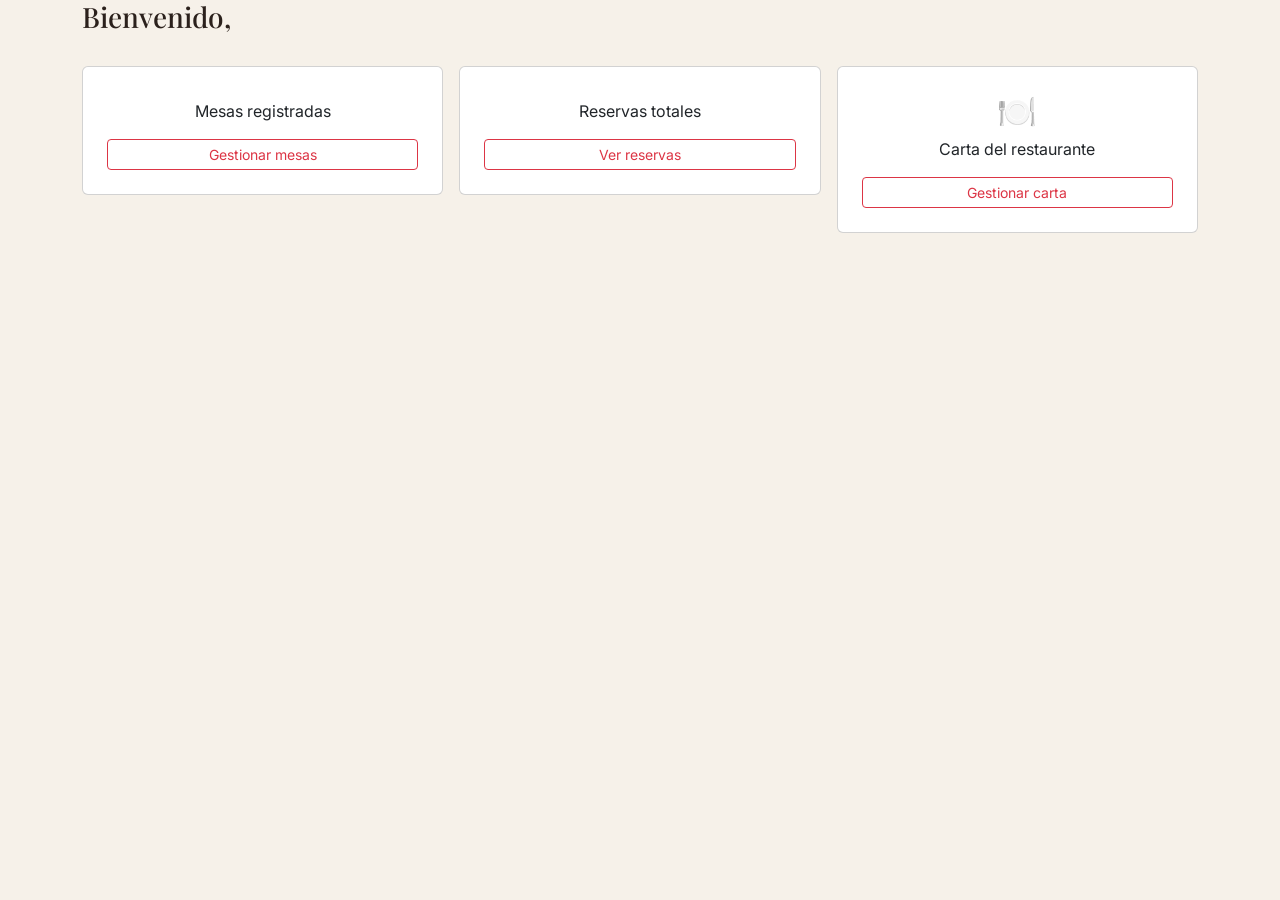
==== target/classes/templates/admin/dashboard.html @ 776cfd74 "Actualizo proyecto de reservas de restaurante" ====
<!DOCTYPE html>
<html xmlns:th="http://www.thymeleaf.org">
<head>
    <meta charset="UTF-8">
    <title>Panel Admin</title>
    <link href="https://cdn.jsdelivr.net/npm/bootstrap@5.3.2/dist/css/bootstrap.min.css" rel="stylesheet">
    <style>
        @import url('https://fonts.googleapis.com/css2?family=Playfair+Display:wght@600;700;800&family=Inter:wght@400;500;600;700;800&display=swap');

        :root {
            --bg: #f6f1e9;
            --dark: #241812;
            --dark-2: #2f2019;
            --accent: #c0392b;
            --accent-dark: #a5281a;
            --accent-soft: rgba(192, 57, 43, 0.12);
            --gold: #c98a4b;
            --ink: #2b211c;
            --muted: #8a7b6f;
            --line: #e7ddcf;
            --green: #3f8b52;
        }

        * { box-sizing: border-box; }

        body {
            background-color: var(--bg);
            font-family: 'Inter', 'Segoe UI', sans-serif;
            color: var(--ink);
        }

        h1, h2, h3, h4, h5, .font-serif {
            font-family: 'Playfair Display', 'Segoe UI', serif;
        }

        a { text-decoration: none; }

        /* ===== NAVBAR ===== */
        .navbar-restaurante {
            background-color: var(--dark);
            padding: 14px 28px;
            box-shadow: 0 4px 18px rgba(0,0,0,0.15);
        }

        .navbar-restaurante .navbar-brand {
            color: #fff !important;
            font-family: 'Playfair Display', serif;
            font-weight: 700;
            font-size: 1.25rem;
            display: flex;
            align-items: center;
            gap: 10px;
        }

        .navbar-restaurante .brand-badge {
            width: 34px;
            height: 34px;
            border-radius: 9px;
            background: linear-gradient(135deg, var(--accent), var(--accent-dark));
            display: flex;
            align-items: center;
            justify-content: center;
            font-size: 1rem;
            color: #fff;
        }

        .navbar-restaurante .navbar-nav {
            gap: 6px;
        }

        .navbar-restaurante .nav-link {
            color: rgba(255,255,255,0.65) !important;
            font-weight: 600;
            font-size: 0.9rem;
            padding: 8px 14px !important;
            border-radius: 999px;
            transition: all .2s;
        }

        .navbar-restaurante .nav-link:hover {
            color: #fff !important;
            background: rgba(255,255,255,0.08);
        }

        .navbar-restaurante .nav-link.fw-bold {
            color: #fff !important;
            background: rgba(255,255,255,0.12);
        }

        .nav-badge {
            display: inline-flex;
            align-items: center;
            justify-content: center;
            min-width: 16px;
            height: 16px;
            padding: 0 4px;
            border-radius: 999px;
            background: var(--gold);
            color: var(--dark);
            font-size: 0.68rem;
            font-weight: 800;
            margin-left: 4px;
            vertical-align: 2px;
        }

        .navbar-restaurante .btn-logout {
            background: transparent;
            border: 1px solid rgba(255,255,255,0.25);
            color: rgba(255,255,255,0.85);
            border-radius: 999px;
            font-size: 0.82rem;
            font-weight: 600;
            padding: 7px 16px;
            transition: all .2s;
        }

        .navbar-restaurante .btn-logout:hover {
            background: rgba(255,255,255,0.12);
            color: #fff;
        }
    </style>
</head>
<body>
<div th:replace="~{fragments/layout :: navbar('dashboard')}"></div>

<div class="container">
    <h3>Bienvenido, <span th:text="${admin.nombre}"></span></h3>
    <div class="row g-3 mt-3">
        <div class="col-md-4">
            <div class="card p-4 text-center">
                <h2 th:text="${totalMesas}"></h2>
                <p>Mesas registradas</p>
                <a th:href="@{/admin/mesas}" class="btn btn-outline-danger btn-sm">Gestionar mesas</a>
            </div>
        </div>
        <div class="col-md-4">
            <div class="card p-4 text-center">
                <h2 th:text="${totalReservas}"></h2>
                <p>Reservas totales</p>
                <a th:href="@{/admin/reservas}" class="btn btn-outline-danger btn-sm">Ver reservas</a>
            </div>
        </div>
        <div class="col-md-4">
            <div class="card p-4 text-center">
                <h2>🍽️</h2>
                <p>Carta del restaurante</p>
                <a th:href="@{/admin/platos}" class="btn btn-outline-danger btn-sm">Gestionar carta</a>
            </div>
        </div>
    </div>
</div>
</body>
</html>
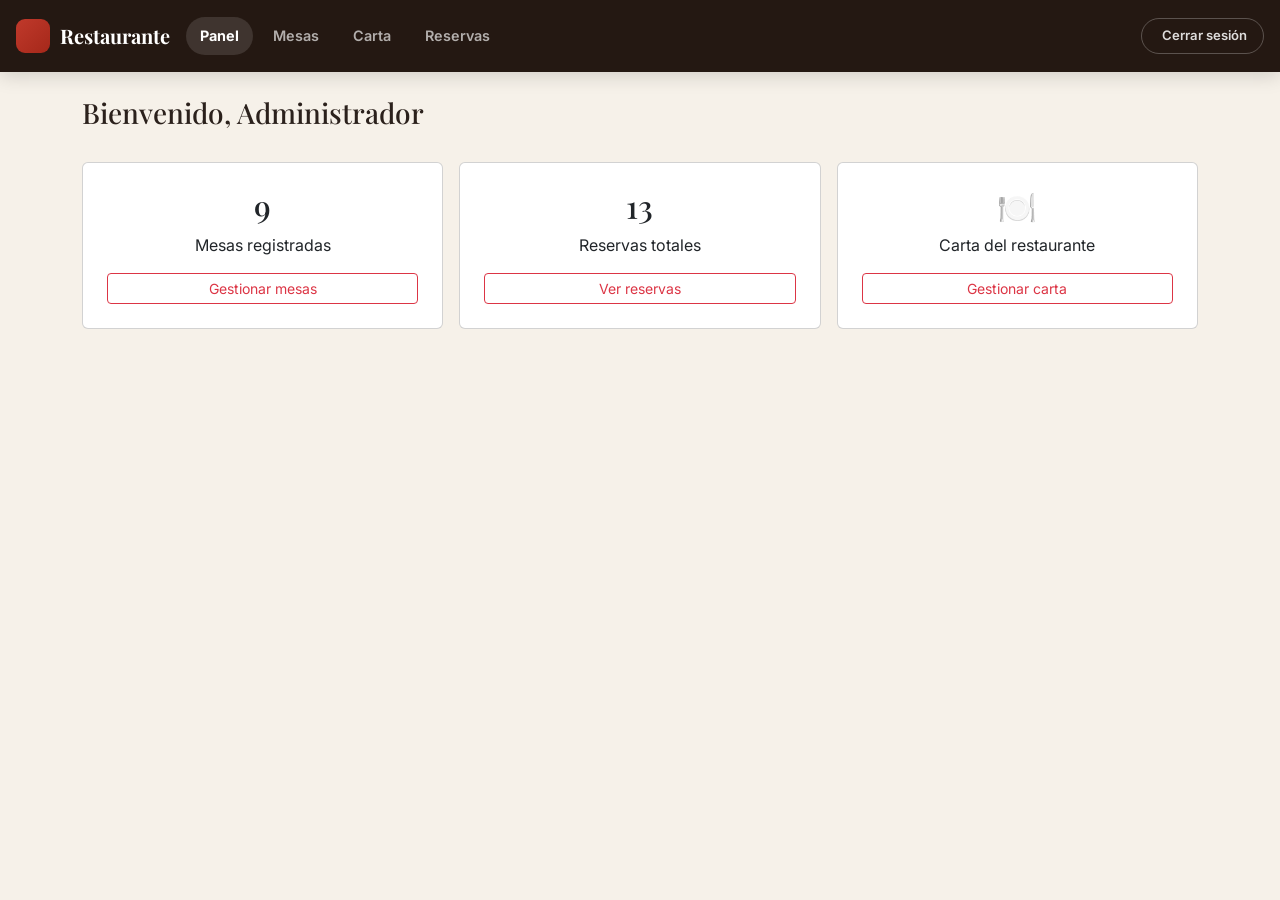
==== commit ba17ecd0: "P.V2" ====
--- a/target/classes/templates/admin/dashboard.html
+++ b/target/classes/templates/admin/dashboard.html
@@ -1,5 +1,5 @@
 <!DOCTYPE html>
-<html xmlns:th="http://www.thymeleaf.org">
+<html>
 <head>
     <meta charset="UTF-8">
     <title>Panel Admin</title>
@@ -121,33 +121,49 @@
     </style>
 </head>
 <body>
-<div th:replace="~{fragments/layout :: navbar('dashboard')}"></div>
+<nav class="navbar navbar-expand navbar-restaurante px-3 mb-4">
+    <a class="navbar-brand" href="#">
+        <span class="brand-badge"><i class="fas fa-utensils"></i></span>
+        Restaurante
+    </a>
+
+
+    <div class="navbar-nav">
+        <a class="nav-link fw-bold" href="/admin/dashboard">Panel</a>
+        <a class="nav-link" href="/admin/mesas">Mesas</a>
+        <a class="nav-link" href="/admin/platos">Carta</a>
+        <a class="nav-link" href="/admin/reservas">Reservas</a>
+    </div>
+    <form action="/logout" method="post" class="ms-auto">
+        <button class="btn-logout" type="submit"><i class="fas fa-arrow-right-from-bracket me-1"></i> Cerrar sesión</button>
+    </form>
+</nav>
 
 <div class="container">
-    <h3>Bienvenido, <span th:text="${admin.nombre}"></span></h3>
+    <h3>Bienvenido, <span>Administrador</span></h3>
     <div class="row g-3 mt-3">
         <div class="col-md-4">
             <div class="card p-4 text-center">
-                <h2 th:text="${totalMesas}"></h2>
+                <h2>9</h2>
                 <p>Mesas registradas</p>
-                <a th:href="@{/admin/mesas}" class="btn btn-outline-danger btn-sm">Gestionar mesas</a>
+                <a href="/admin/mesas" class="btn btn-outline-danger btn-sm">Gestionar mesas</a>
             </div>
         </div>
         <div class="col-md-4">
             <div class="card p-4 text-center">
-                <h2 th:text="${totalReservas}"></h2>
+                <h2>13</h2>
                 <p>Reservas totales</p>
-                <a th:href="@{/admin/reservas}" class="btn btn-outline-danger btn-sm">Ver reservas</a>
+                <a href="/admin/reservas" class="btn btn-outline-danger btn-sm">Ver reservas</a>
             </div>
         </div>
         <div class="col-md-4">
             <div class="card p-4 text-center">
                 <h2>🍽️</h2>
                 <p>Carta del restaurante</p>
-                <a th:href="@{/admin/platos}" class="btn btn-outline-danger btn-sm">Gestionar carta</a>
+                <a href="/admin/platos" class="btn btn-outline-danger btn-sm">Gestionar carta</a>
             </div>
         </div>
     </div>
 </div>
 </body>
-</html>
+</html>
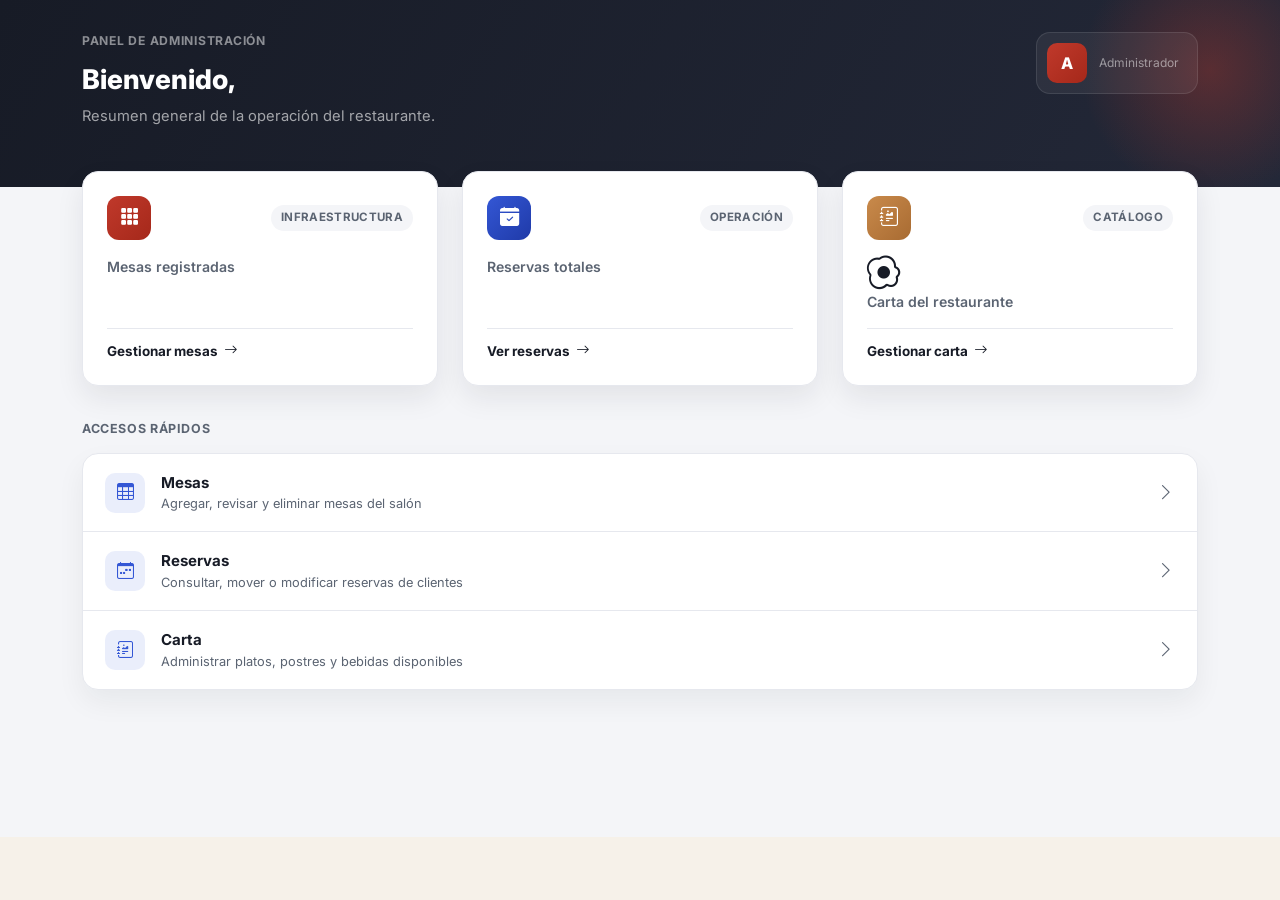
==== commit e0004c82: "P.V3" ====
--- a/target/classes/templates/admin/dashboard.html
+++ b/target/classes/templates/admin/dashboard.html
@@ -1,9 +1,11 @@
 <!DOCTYPE html>
-<html>
+<html xmlns:th="http://www.thymeleaf.org">
 <head>
     <meta charset="UTF-8">
+    <meta name="viewport" content="width=device-width, initial-scale=1.0">
     <title>Panel Admin</title>
     <link href="https://cdn.jsdelivr.net/npm/bootstrap@5.3.2/dist/css/bootstrap.min.css" rel="stylesheet">
+    <link rel="stylesheet" href="https://cdn.jsdelivr.net/npm/bootstrap-icons@1.11.3/font/bootstrap-icons.css">
     <style>
         @import url('https://fonts.googleapis.com/css2?family=Playfair+Display:wght@600;700;800&family=Inter:wght@400;500;600;700;800&display=swap');
 
@@ -19,6 +21,16 @@
             --muted: #8a7b6f;
             --line: #e7ddcf;
             --green: #3f8b52;
+
+            /* Paleta corporativa adicional para el panel admin */
+            --navy: #171b26;
+            --navy-2: #232838;
+            --slate: #5b6472;
+            --slate-line: #e6e8ee;
+            --panel-bg: #ffffff;
+            --page-bg: #f4f5f8;
+            --blue: #3457d5;
+            --blue-soft: rgba(52, 87, 213, 0.1);
         }
 
         * { box-sizing: border-box; }
@@ -35,7 +47,7 @@
 
         a { text-decoration: none; }
 
-        /* ===== NAVBAR ===== */
+        /* ===== NAVBAR (sin cambios respecto al resto del sitio) ===== */
         .navbar-restaurante {
             background-color: var(--dark);
             padding: 14px 28px;
@@ -64,9 +76,7 @@
             color: #fff;
         }
 
-        .navbar-restaurante .navbar-nav {
-            gap: 6px;
-        }
+        .navbar-restaurante .navbar-nav { gap: 6px; }
 
         .navbar-restaurante .nav-link {
             color: rgba(255,255,255,0.65) !important;
@@ -118,51 +128,367 @@
             background: rgba(255,255,255,0.12);
             color: #fff;
         }
+
+        /*
+          A partir de aquí: panel corporativo. Todas las clases nuevas
+          usan el prefijo "db-" (dashboard) para no chocar con clases
+          de otras vistas del proyecto (mesa-card, tm-row, page-hero...).
+        */
+
+        .db-page {
+            background: var(--page-bg);
+            min-height: calc(100vh - 63px);
+            padding-bottom: 40px;
+        }
+
+        /* ===== BARRA SUPERIOR DEL PANEL ===== */
+        .db-topbar {
+            background: linear-gradient(120deg, var(--navy) 0%, var(--navy-2) 100%);
+            padding: 32px 0 60px;
+            position: relative;
+            overflow: hidden;
+        }
+
+        .db-topbar::after {
+            content: "";
+            position: absolute;
+            top: -60px;
+            right: -60px;
+            width: 260px;
+            height: 260px;
+            border-radius: 50%;
+            background: radial-gradient(circle, rgba(192,57,43,0.35), transparent 70%);
+        }
+
+        .db-topbar-inner {
+            position: relative;
+            z-index: 1;
+            display: flex;
+            justify-content: space-between;
+            align-items: flex-start;
+            flex-wrap: wrap;
+            gap: 18px;
+        }
+
+        .db-breadcrumb {
+            font-size: 0.76rem;
+            font-weight: 700;
+            letter-spacing: 0.06em;
+            text-transform: uppercase;
+            color: rgba(255,255,255,0.5);
+            margin-bottom: 10px;
+        }
+
+        .db-title {
+            font-family: 'Inter', sans-serif;
+            font-size: 1.7rem;
+            font-weight: 800;
+            color: #fff;
+            margin-bottom: 4px;
+        }
+
+        .db-subtitle {
+            color: rgba(255,255,255,0.6);
+            font-size: 0.92rem;
+        }
+
+        .db-admin-chip {
+            display: flex;
+            align-items: center;
+            gap: 12px;
+            background: rgba(255,255,255,0.06);
+            border: 1px solid rgba(255,255,255,0.1);
+            border-radius: 14px;
+            padding: 10px 18px 10px 10px;
+        }
+
+        .db-admin-avatar {
+            width: 40px;
+            height: 40px;
+            border-radius: 10px;
+            background: linear-gradient(135deg, var(--accent), var(--accent-dark));
+            color: #fff;
+            display: flex;
+            align-items: center;
+            justify-content: center;
+            font-weight: 800;
+            font-size: 1rem;
+        }
+
+        .db-admin-name {
+            color: #fff;
+            font-weight: 700;
+            font-size: 0.9rem;
+            line-height: 1.2;
+        }
+
+        .db-admin-role {
+            color: rgba(255,255,255,0.5);
+            font-size: 0.75rem;
+        }
+
+        /* ===== CONTENIDO (se monta sobre la barra oscura) ===== */
+        .db-content {
+            margin-top: -40px;
+            position: relative;
+            z-index: 2;
+        }
+
+        /* ===== KPI CARDS ===== */
+        .db-kpi {
+            background: var(--panel-bg);
+            border: 1px solid var(--slate-line);
+            border-radius: 16px;
+            padding: 24px;
+            box-shadow: 0 12px 28px rgba(23, 27, 38, 0.08);
+            height: 100%;
+            display: flex;
+            flex-direction: column;
+            gap: 16px;
+        }
+
+        .db-kpi-top {
+            display: flex;
+            align-items: center;
+            justify-content: space-between;
+        }
+
+        .db-kpi-icon {
+            width: 44px;
+            height: 44px;
+            border-radius: 12px;
+            display: flex;
+            align-items: center;
+            justify-content: center;
+            font-size: 1.2rem;
+            color: #fff;
+        }
+
+        .db-kpi-icon.db-icon-red { background: linear-gradient(135deg, var(--accent), var(--accent-dark)); }
+        .db-kpi-icon.db-icon-blue { background: linear-gradient(135deg, var(--blue), #1f3aa8); }
+        .db-kpi-icon.db-icon-gold { background: linear-gradient(135deg, var(--gold), #a86b32); }
+
+        .db-kpi-tag {
+            font-size: 0.72rem;
+            font-weight: 700;
+            color: var(--slate);
+            background: var(--page-bg);
+            border-radius: 999px;
+            padding: 4px 10px;
+            text-transform: uppercase;
+            letter-spacing: 0.03em;
+        }
+
+        .db-kpi-value {
+            font-size: 2.1rem;
+            font-weight: 800;
+            color: var(--navy);
+            line-height: 1;
+            font-family: 'Inter', sans-serif;
+        }
+
+        .db-kpi-label {
+            color: var(--slate);
+            font-size: 0.88rem;
+            font-weight: 600;
+        }
+
+        .db-kpi-link {
+            margin-top: auto;
+            display: inline-flex;
+            align-items: center;
+            gap: 6px;
+            font-size: 0.84rem;
+            font-weight: 700;
+            color: var(--navy);
+            padding-top: 12px;
+            border-top: 1px solid var(--slate-line);
+            transition: gap .15s ease, color .15s ease;
+        }
+
+        .db-kpi-link:hover {
+            gap: 10px;
+            color: var(--accent);
+        }
+
+        /* ===== SECCIÓN DE ACCESOS RÁPIDOS ===== */
+        .db-section-title {
+            font-size: 0.78rem;
+            font-weight: 700;
+            color: var(--slate);
+            text-transform: uppercase;
+            letter-spacing: 0.05em;
+            margin: 34px 0 14px;
+        }
+
+        .db-quick-panel {
+            background: var(--panel-bg);
+            border: 1px solid var(--slate-line);
+            border-radius: 16px;
+            box-shadow: 0 12px 28px rgba(23, 27, 38, 0.06);
+            overflow: hidden;
+        }
+
+        .db-quick-item {
+            display: flex;
+            align-items: center;
+            gap: 16px;
+            padding: 18px 22px;
+            border-bottom: 1px solid var(--slate-line);
+            transition: background .15s ease;
+        }
+
+        .db-quick-item:last-child { border-bottom: none; }
+
+        .db-quick-item:hover { background: var(--page-bg); }
+
+        .db-quick-icon {
+            width: 40px;
+            height: 40px;
+            border-radius: 10px;
+            background: var(--blue-soft);
+            color: var(--blue);
+            display: flex;
+            align-items: center;
+            justify-content: center;
+            font-size: 1.05rem;
+            flex-shrink: 0;
+        }
+
+        .db-quick-text-title {
+            font-weight: 700;
+            font-size: 0.94rem;
+            color: var(--navy);
+        }
+
+        .db-quick-text-sub {
+            font-size: 0.8rem;
+            color: var(--slate);
+        }
+
+        .db-quick-arrow {
+            margin-left: auto;
+            color: var(--slate);
+            font-size: 1.1rem;
+            transition: transform .15s ease, color .15s ease;
+        }
+
+        .db-quick-item:hover .db-quick-arrow {
+            transform: translateX(4px);
+            color: var(--accent);
+        }
+
+        @media (max-width: 576px) {
+            .db-topbar { padding: 26px 0 70px; }
+            .db-title { font-size: 1.4rem; }
+        }
     </style>
 </head>
 <body>
-<nav class="navbar navbar-expand navbar-restaurante px-3 mb-4">
-    <a class="navbar-brand" href="#">
-        <span class="brand-badge"><i class="fas fa-utensils"></i></span>
-        Restaurante
-    </a>
-
-
-    <div class="navbar-nav">
-        <a class="nav-link fw-bold" href="/admin/dashboard">Panel</a>
-        <a class="nav-link" href="/admin/mesas">Mesas</a>
-        <a class="nav-link" href="/admin/platos">Carta</a>
-        <a class="nav-link" href="/admin/reservas">Reservas</a>
-    </div>
-    <form action="/logout" method="post" class="ms-auto">
-        <button class="btn-logout" type="submit"><i class="fas fa-arrow-right-from-bracket me-1"></i> Cerrar sesión</button>
-    </form>
-</nav>
-
-<div class="container">
-    <h3>Bienvenido, <span>Administrador</span></h3>
-    <div class="row g-3 mt-3">
-        <div class="col-md-4">
-            <div class="card p-4 text-center">
-                <h2>9</h2>
-                <p>Mesas registradas</p>
-                <a href="/admin/mesas" class="btn btn-outline-danger btn-sm">Gestionar mesas</a>
+<div th:replace="~{fragments/layout :: navbar('dashboard')}"></div>
+
+<div class="db-page">
+    <div class="db-topbar">
+        <div class="container db-topbar-inner">
+            <div>
+                <div class="db-breadcrumb">Panel de administración</div>
+                <div class="db-title">Bienvenido, <span th:text="${admin.nombre}"></span></div>
+                <div class="db-subtitle">Resumen general de la operación del restaurante.</div>
+            </div>
+
+            <div class="db-admin-chip">
+                <div class="db-admin-avatar" th:text="${#strings.substring(admin.nombre,0,1)}">A</div>
+                <div>
+                    <div class="db-admin-name" th:text="${admin.nombre}"></div>
+                    <div class="db-admin-role">Administrador</div>
+                </div>
             </div>
         </div>
-        <div class="col-md-4">
-            <div class="card p-4 text-center">
-                <h2>13</h2>
-                <p>Reservas totales</p>
-                <a href="/admin/reservas" class="btn btn-outline-danger btn-sm">Ver reservas</a>
+    </div>
+
+    <div class="container db-content">
+
+        <div class="row g-4">
+            <div class="col-md-4">
+                <div class="db-kpi">
+                    <div class="db-kpi-top">
+                        <div class="db-kpi-icon db-icon-red"><i class="bi bi-grid-3x3-gap-fill"></i></div>
+                        <span class="db-kpi-tag">Infraestructura</span>
+                    </div>
+                    <div>
+                        <div class="db-kpi-value" th:text="${totalMesas}"></div>
+                        <div class="db-kpi-label">Mesas registradas</div>
+                    </div>
+                    <a th:href="@{/admin/mesas}" class="db-kpi-link">
+                        Gestionar mesas <i class="bi bi-arrow-right"></i>
+                    </a>
+                </div>
+            </div>
+
+            <div class="col-md-4">
+                <div class="db-kpi">
+                    <div class="db-kpi-top">
+                        <div class="db-kpi-icon db-icon-blue"><i class="bi bi-calendar-check-fill"></i></div>
+                        <span class="db-kpi-tag">Operación</span>
+                    </div>
+                    <div>
+                        <div class="db-kpi-value" th:text="${totalReservas}"></div>
+                        <div class="db-kpi-label">Reservas totales</div>
+                    </div>
+                    <a th:href="@{/admin/reservas}" class="db-kpi-link">
+                        Ver reservas <i class="bi bi-arrow-right"></i>
+                    </a>
+                </div>
+            </div>
+
+            <div class="col-md-4">
+                <div class="db-kpi">
+                    <div class="db-kpi-top">
+                        <div class="db-kpi-icon db-icon-gold"><i class="bi bi-journal-richtext"></i></div>
+                        <span class="db-kpi-tag">Catálogo</span>
+                    </div>
+                    <div>
+                        <div class="db-kpi-value"><i class="bi bi-egg-fried"></i></div>
+                        <div class="db-kpi-label">Carta del restaurante</div>
+                    </div>
+                    <a th:href="@{/admin/platos}" class="db-kpi-link">
+                        Gestionar carta <i class="bi bi-arrow-right"></i>
+                    </a>
+                </div>
             </div>
         </div>
-        <div class="col-md-4">
-            <div class="card p-4 text-center">
-                <h2>🍽️</h2>
-                <p>Carta del restaurante</p>
-                <a href="/admin/platos" class="btn btn-outline-danger btn-sm">Gestionar carta</a>
-            </div>
+
+        <div class="db-section-title">Accesos rápidos</div>
+
+        <div class="db-quick-panel">
+            <a th:href="@{/admin/mesas}" class="db-quick-item">
+                <div class="db-quick-icon"><i class="bi bi-table"></i></div>
+                <div>
+                    <div class="db-quick-text-title">Mesas</div>
+                    <div class="db-quick-text-sub">Agregar, revisar y eliminar mesas del salón</div>
+                </div>
+                <i class="bi bi-chevron-right db-quick-arrow"></i>
+            </a>
+
+            <a th:href="@{/admin/reservas}" class="db-quick-item">
+                <div class="db-quick-icon"><i class="bi bi-calendar-week"></i></div>
+                <div>
+                    <div class="db-quick-text-title">Reservas</div>
+                    <div class="db-quick-text-sub">Consultar, mover o modificar reservas de clientes</div>
+                </div>
+                <i class="bi bi-chevron-right db-quick-arrow"></i>
+            </a>
+
+            <a th:href="@{/admin/platos}" class="db-quick-item">
+                <div class="db-quick-icon"><i class="bi bi-journal-richtext"></i></div>
+                <div>
+                    <div class="db-quick-text-title">Carta</div>
+                    <div class="db-quick-text-sub">Administrar platos, postres y bebidas disponibles</div>
+                </div>
+                <i class="bi bi-chevron-right db-quick-arrow"></i>
+            </a>
         </div>
+
     </div>
 </div>
 </body>
